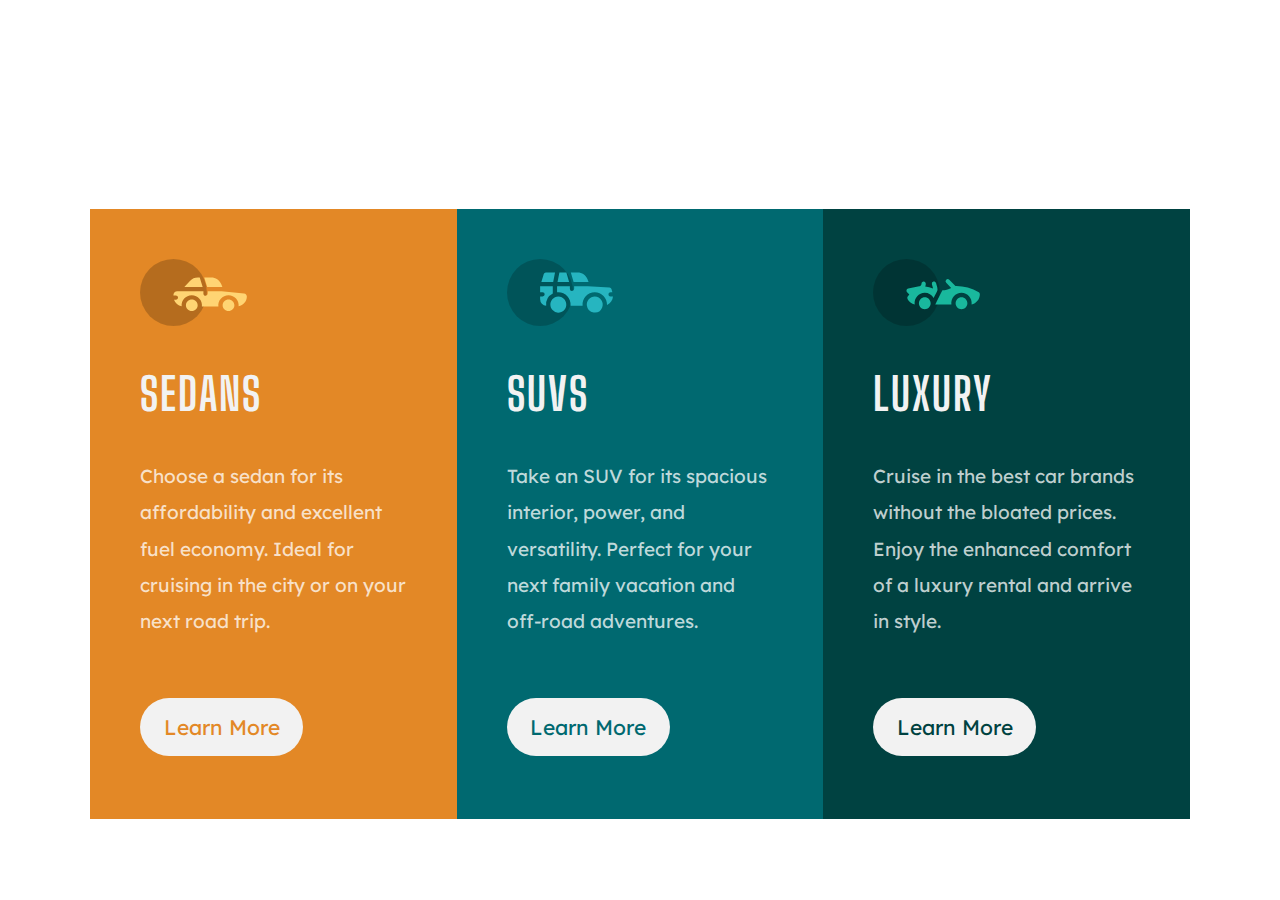
==== index.html @ 97b09762 "Deploying to gh-pages from @ karbowskam/3-column-preview-card-component@e5ccdb686ee6008ff0ee10d73d01" ====
<!doctype html><html lang="en"><head><meta charset="UTF-8"/><meta name="viewport" content="width=device-width,initial-scale=1"/><title>Frontend Mentor | 3-column preview card component</title><link href="index.b189054b.css" rel="stylesheet"></head><body class="body"><div class="grid"><div class="grid__box grid__box--sedan"><div class="content"><img class="content__image" src="img/icon-sedans.e7945028.svg" alt="mini image of Sedan"/><h2 class="content__header">Sedans</h2><p class="content__paragraph">Choose a sedan for its affordability and excellent fuel economy. Ideal for cruising in the city or on your next road trip.</p><button class="content__button content__button--orange">Learn More</button></div></div><div class="grid__box grid__box--suv"><div class="content"><img class="content__image" src="img/icon-suvs.058b664c.svg" alt="mini image of SUV"/><h2 class="content__header">SUVs</h2><p class="content__paragraph">Take an SUV for its spacious interior, power, and versatility. Perfect for your next family vacation and off-road adventures.</p><button class="content__button content__button--cyan">Learn More</button></div></div><div class="grid__box grid__box--luxury"><div class="content"><img class="content__image" src="img/icon-luxury.7d6e1aef.svg" alt="mini image of Luxury"/><h2 class="content__header">Luxury</h2><p class="content__paragraph">Cruise in the best car brands without the bloated prices. Enjoy the enhanced comfort of a luxury rental and arrive in style.</p><button class="content__button content__button--dark-cyan">Learn More</button></div></div></div><script src="index.b189054b.js"></script></body></html>
---- index.b189054b.css ----
*,:after,:before{box-sizing:border-box}body,html{margin:0}@font-face{font-family:header-font;src:url(font/BigShouldersDisplay-Bold.8489d3c9.ttf) format("truetype")}@font-face{font-family:paragraph-font;src:url(font/LexendDeca-Regular.a466ffa3.ttf) format("truetype")}@font-face{font-family:button-font;src:url(font/LexendDeca-Regular.a466ffa3.ttf) format("truetype")}.body{min-width:375px}.grid{width:325px;margin:15% auto;background:#f2f2f2;display:grid;grid-template-columns:1fr;grid-template-rows:repeat(3,450px)}.grid__box--sedan{background:#e38826}.grid__box--suv{background:#006970}.grid__box--luxury{background:#004241}.content{padding:50px}.content__image{width:30%;height:30%}.content__header{font-family:header-font,Arial,Helvetica,sans-serif;color:#f2f2f2;text-transform:uppercase;font-size:40px;letter-spacing:1px}.content__paragraph{font-family:paragraph-font,Arial,Helvetica,sans-serif;color:hsla(0,0%,100%,.75);font-size:15px;line-height:1.7}.content__button{background:#f2f2f2;padding:10px;border-radius:35px;width:145px;height:47px;margin-top:10px;border:none;font-family:button-font,Arial,Helvetica,sans-serif;font-size:15px}.content__button--orange{color:#e38826}.content__button--cyan{color:#006970}.content__button--dark-cyan{color:#004241}@media screen and (min-width:600px){.grid{width:500px;grid-template-rows:repeat(3,625px);margin:20% auto}.content{padding:65px}.content__image{width:37%;height:37%}.content__header{font-size:50px;letter-spacing:2px}.content__paragraph{font-size:19px;line-height:1.9}.content__button{padding:10px;border-radius:45px;width:182px;height:58px;margin-top:18px;font-size:20px}}@media screen and (min-width:800px){.grid{width:700px;grid-template-columns:repeat(3,1fr);grid-template-rows:repeat(1,425px);margin:5% auto;position:absolute;top:50%;left:50%;transform:translate(-50%,-50%)}.content{padding:45px}.content__image{width:40%;height:40%}.content__header{font-size:30px}.content__paragraph{font-size:12px}.content__button{border-radius:35px;width:130px;height:40px;margin-top:20px;font-size:15px}}@media screen and (min-width:1000px){.grid{width:900px;grid-template-columns:repeat(3,1fr);grid-template-rows:repeat(1,490px)}.content__image{width:45%;height:45%}.content__header{font-size:39px}.content__paragraph{font-size:14px}.content__button{border-radius:40px;width:150px;height:50px;margin-top:30px;font-size:18px}}@media screen and (min-width:1200px){.grid{width:1100px;grid-template-columns:repeat(3,1fr);grid-template-rows:repeat(1,610px)}.content{padding:50px}.content__image{width:40%;height:40%}.content__header{font-size:45px}.content__paragraph{font-size:19px}.content__button{border-radius:48px;width:163px;height:58px;margin-top:40px;font-size:21px}}
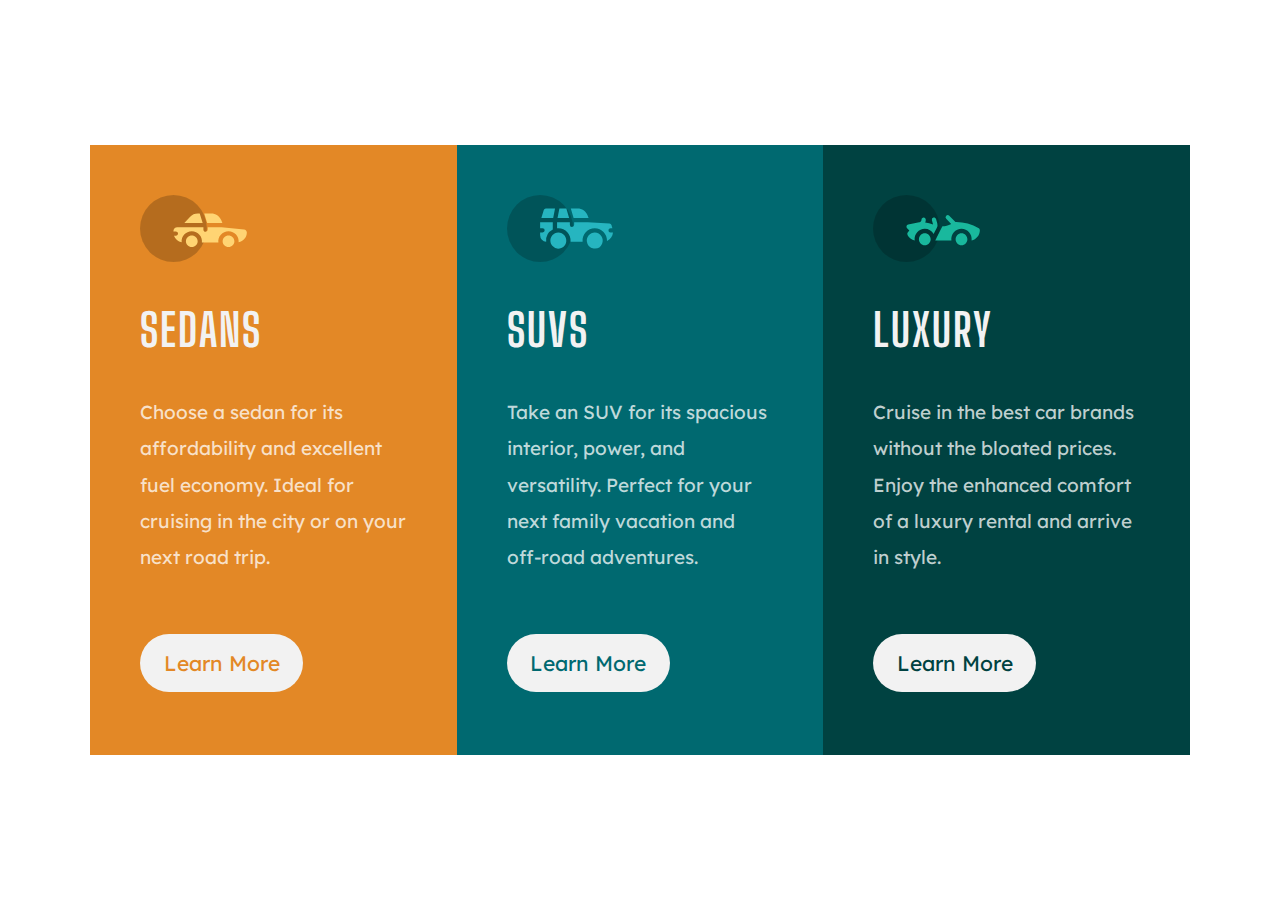
==== commit 49c9dc69: "Deploying to gh-pages from @ karbowskam/3-column-preview-card-component@27fd944970f3f0c36a8dbb67b2d6" ====
--- a/index.html
+++ b/index.html
@@ -1 +1 @@
-<!doctype html><html lang="en"><head><meta charset="UTF-8"/><meta name="viewport" content="width=device-width,initial-scale=1"/><title>Frontend Mentor | 3-column preview card component</title><link href="index.b189054b.css" rel="stylesheet"></head><body class="body"><div class="grid"><div class="grid__box grid__box--sedan"><div class="content"><img class="content__image" src="img/icon-sedans.e7945028.svg" alt="mini image of Sedan"/><h2 class="content__header">Sedans</h2><p class="content__paragraph">Choose a sedan for its affordability and excellent fuel economy. Ideal for cruising in the city or on your next road trip.</p><button class="content__button content__button--orange">Learn More</button></div></div><div class="grid__box grid__box--suv"><div class="content"><img class="content__image" src="img/icon-suvs.058b664c.svg" alt="mini image of SUV"/><h2 class="content__header">SUVs</h2><p class="content__paragraph">Take an SUV for its spacious interior, power, and versatility. Perfect for your next family vacation and off-road adventures.</p><button class="content__button content__button--cyan">Learn More</button></div></div><div class="grid__box grid__box--luxury"><div class="content"><img class="content__image" src="img/icon-luxury.7d6e1aef.svg" alt="mini image of Luxury"/><h2 class="content__header">Luxury</h2><p class="content__paragraph">Cruise in the best car brands without the bloated prices. Enjoy the enhanced comfort of a luxury rental and arrive in style.</p><button class="content__button content__button--dark-cyan">Learn More</button></div></div></div><script src="index.b189054b.js"></script></body></html>+<!doctype html><html lang="en"><head><meta charset="UTF-8"/><meta name="viewport" content="width=device-width,initial-scale=1"/><title>Frontend Mentor | 3-column preview card component</title><link href="index.242411af.css" rel="stylesheet"></head><body class="body"><div class="grid"><div class="grid__box grid__box--sedan"><div class="content"><img class="content__image" src="img/icon-sedans.e7945028.svg" alt="mini image of Sedan"/><h2 class="content__header">Sedans</h2><p class="content__paragraph">Choose a sedan for its affordability and excellent fuel economy. Ideal for cruising in the city or on your next road trip.</p><button class="content__button content__button--orange">Learn More</button></div></div><div class="grid__box grid__box--suv"><div class="content"><img class="content__image" src="img/icon-suvs.058b664c.svg" alt="mini image of SUV"/><h2 class="content__header">SUVs</h2><p class="content__paragraph">Take an SUV for its spacious interior, power, and versatility. Perfect for your next family vacation and off-road adventures.</p><button class="content__button content__button--cyan">Learn More</button></div></div><div class="grid__box grid__box--luxury"><div class="content"><img class="content__image" src="img/icon-luxury.7d6e1aef.svg" alt="mini image of Luxury"/><h2 class="content__header">Luxury</h2><p class="content__paragraph">Cruise in the best car brands without the bloated prices. Enjoy the enhanced comfort of a luxury rental and arrive in style.</p><button class="content__button content__button--dark-cyan">Learn More</button></div></div></div><script src="index.242411af.js"></script></body></html>--- a/index.242411af.css
+++ b/index.242411af.css
@@ -0,0 +1 @@
+*,:after,:before{box-sizing:border-box}body,html{margin:0}@font-face{font-family:header-font;src:url(font/BigShouldersDisplay-Bold.8489d3c9.ttf) format("truetype")}@font-face{font-family:paragraph-font;src:url(font/LexendDeca-Regular.a466ffa3.ttf) format("truetype")}@font-face{font-family:button-font;src:url(font/LexendDeca-Regular.a466ffa3.ttf) format("truetype")}.body{min-width:375px}.grid{width:325px;margin:15% auto;background:#f2f2f2;display:grid;grid-template-columns:1fr;grid-template-rows:repeat(3,450px)}.grid__box--sedan{background:#e38826}.grid__box--suv{background:#006970}.grid__box--luxury{background:#004241}.content{padding:50px}.content__image{width:30%;height:30%}.content__header{font-family:header-font,Arial,Helvetica,sans-serif;color:#f2f2f2;text-transform:uppercase;font-size:40px;letter-spacing:1px}.content__paragraph{font-family:paragraph-font,Arial,Helvetica,sans-serif;color:hsla(0,0%,100%,.75);font-size:15px;line-height:1.7}.content__button{background:#f2f2f2;padding:10px;border-radius:35px;width:145px;height:47px;margin-top:10px;border:none;font-family:button-font,Arial,Helvetica,sans-serif;font-size:15px}.content__button--orange{color:#e38826}.content__button--cyan{color:#006970}.content__button--dark-cyan{color:#004241}@media screen and (min-width:600px){.grid{width:500px;grid-template-rows:repeat(3,625px);margin:20% auto}.content{padding:65px}.content__image{width:37%;height:37%}.content__header{font-size:50px;letter-spacing:2px}.content__paragraph{font-size:19px;line-height:1.9}.content__button{padding:10px;border-radius:45px;width:182px;height:58px;margin-top:18px;font-size:20px}}@media screen and (min-width:800px){.grid{width:700px;grid-template-columns:repeat(3,1fr);grid-template-rows:repeat(1,425px);margin:0 auto;position:absolute;top:50%;left:50%;transform:translate(-50%,-50%)}.content{padding:45px}.content__image{width:40%;height:40%}.content__header{font-size:30px}.content__paragraph{font-size:12px}.content__button{border-radius:35px;width:130px;height:40px;margin-top:20px;font-size:15px}}@media screen and (min-width:1000px){.grid{width:900px;grid-template-columns:repeat(3,1fr);grid-template-rows:repeat(1,490px)}.content__image{width:45%;height:45%}.content__header{font-size:39px}.content__paragraph{font-size:14px}.content__button{border-radius:40px;width:150px;height:50px;margin-top:30px;font-size:18px}}@media screen and (min-width:1200px){.grid{width:1100px;grid-template-columns:repeat(3,1fr);grid-template-rows:repeat(1,610px)}.content{padding:50px}.content__image{width:40%;height:40%}.content__header{font-size:45px}.content__paragraph{font-size:19px}.content__button{border-radius:48px;width:163px;height:58px;margin-top:40px;font-size:21px}}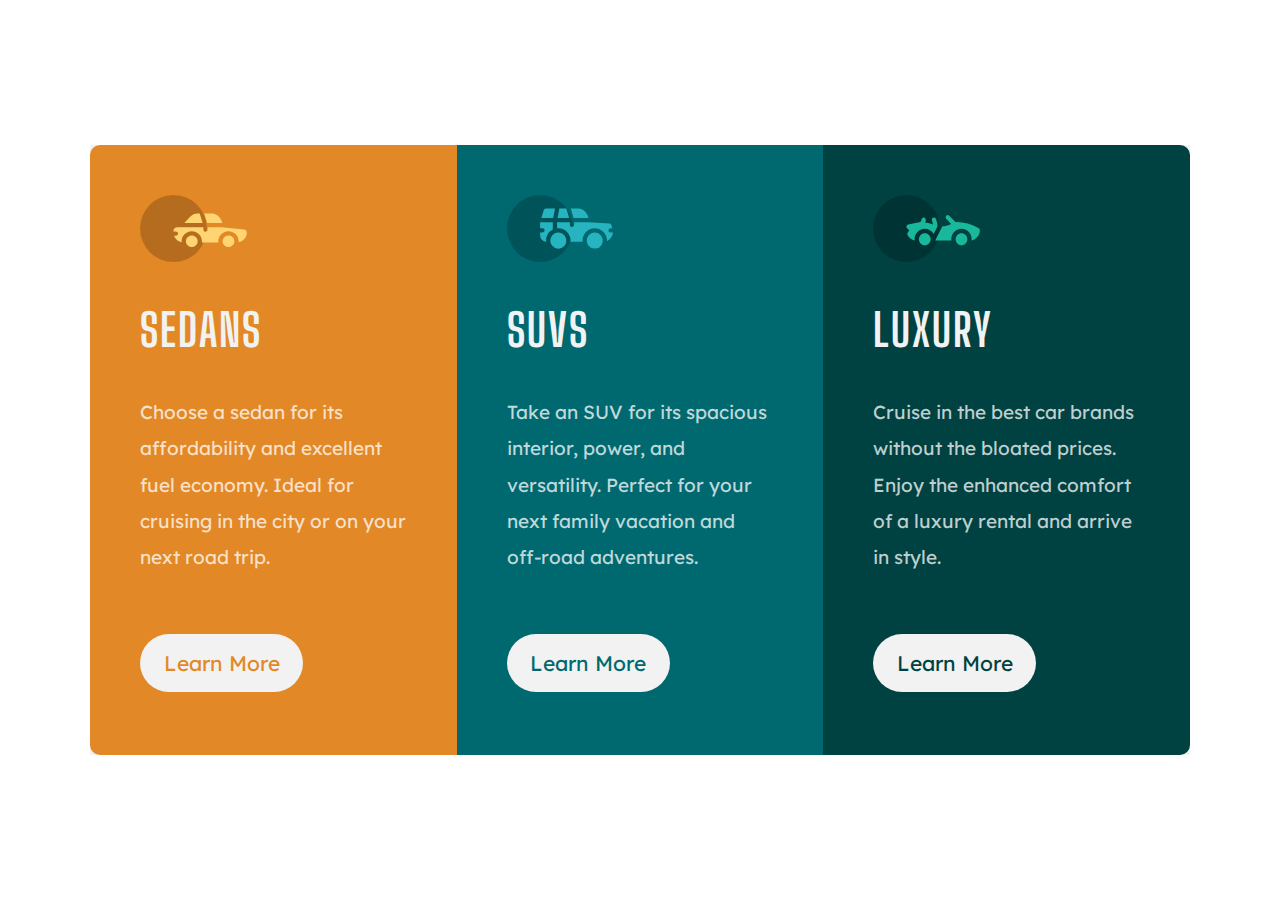
==== commit f53944be: "Deploying to gh-pages from @ karbowskam/3-column-preview-card-component@007acca7d43aa947c04e56419094" ====
--- a/index.html
+++ b/index.html
@@ -1 +1 @@
-<!doctype html><html lang="en"><head><meta charset="UTF-8"/><meta name="viewport" content="width=device-width,initial-scale=1"/><title>Frontend Mentor | 3-column preview card component</title><link href="index.242411af.css" rel="stylesheet"></head><body class="body"><div class="grid"><div class="grid__box grid__box--sedan"><div class="content"><img class="content__image" src="img/icon-sedans.e7945028.svg" alt="mini image of Sedan"/><h2 class="content__header">Sedans</h2><p class="content__paragraph">Choose a sedan for its affordability and excellent fuel economy. Ideal for cruising in the city or on your next road trip.</p><button class="content__button content__button--orange">Learn More</button></div></div><div class="grid__box grid__box--suv"><div class="content"><img class="content__image" src="img/icon-suvs.058b664c.svg" alt="mini image of SUV"/><h2 class="content__header">SUVs</h2><p class="content__paragraph">Take an SUV for its spacious interior, power, and versatility. Perfect for your next family vacation and off-road adventures.</p><button class="content__button content__button--cyan">Learn More</button></div></div><div class="grid__box grid__box--luxury"><div class="content"><img class="content__image" src="img/icon-luxury.7d6e1aef.svg" alt="mini image of Luxury"/><h2 class="content__header">Luxury</h2><p class="content__paragraph">Cruise in the best car brands without the bloated prices. Enjoy the enhanced comfort of a luxury rental and arrive in style.</p><button class="content__button content__button--dark-cyan">Learn More</button></div></div></div><script src="index.242411af.js"></script></body></html>+<!doctype html><html lang="en"><head><meta charset="UTF-8"/><meta name="viewport" content="width=device-width,initial-scale=1"/><title>Frontend Mentor | 3-column preview card component</title><link href="index.01362c4c.css" rel="stylesheet"></head><body class="body"><div class="grid"><div class="grid__box grid__box--sedan"><div class="content"><img class="content__image" src="img/icon-sedans.e7945028.svg" alt="mini image of Sedan"/><h2 class="content__header">Sedans</h2><p class="content__paragraph">Choose a sedan for its affordability and excellent fuel economy. Ideal for cruising in the city or on your next road trip.</p><button class="content__button content__button--orange">Learn More</button></div></div><div class="grid__box grid__box--suv"><div class="content"><img class="content__image" src="img/icon-suvs.058b664c.svg" alt="mini image of SUV"/><h2 class="content__header">SUVs</h2><p class="content__paragraph">Take an SUV for its spacious interior, power, and versatility. Perfect for your next family vacation and off-road adventures.</p><button class="content__button content__button--cyan">Learn More</button></div></div><div class="grid__box grid__box--luxury"><div class="content"><img class="content__image" src="img/icon-luxury.7d6e1aef.svg" alt="mini image of Luxury"/><h2 class="content__header">Luxury</h2><p class="content__paragraph">Cruise in the best car brands without the bloated prices. Enjoy the enhanced comfort of a luxury rental and arrive in style.</p><button class="content__button content__button--dark-cyan">Learn More</button></div></div></div><script src="index.01362c4c.js"></script></body></html>--- a/index.01362c4c.css
+++ b/index.01362c4c.css
@@ -0,0 +1 @@
+*,:after,:before{box-sizing:border-box}body,html{margin:0}@font-face{font-family:header-font;src:url(font/BigShouldersDisplay-Bold.8489d3c9.ttf) format("truetype")}@font-face{font-family:paragraph-font;src:url(font/LexendDeca-Regular.a466ffa3.ttf) format("truetype")}@font-face{font-family:button-font;src:url(font/LexendDeca-Regular.a466ffa3.ttf) format("truetype")}.body{min-width:375px}.grid{width:325px;margin:15% auto;background:#f2f2f2;display:grid;grid-template-columns:1fr;grid-template-rows:repeat(3,450px)}.grid__box--sedan{background:#e38826;border-top-left-radius:10px;border-top-right-radius:10px}.grid__box--suv{background:#006970}.grid__box--luxury{background:#004241;border-bottom-left-radius:10px;border-bottom-right-radius:10px}.content{padding:50px}.content__image{width:30%;height:30%}.content__header{font-family:header-font,Arial,Helvetica,sans-serif;color:#f2f2f2;text-transform:uppercase;font-size:40px;letter-spacing:1px}.content__paragraph{font-family:paragraph-font,Arial,Helvetica,sans-serif;color:hsla(0,0%,100%,.75);font-size:15px;line-height:1.7}.content__button{background:#f2f2f2;padding:10px;border-radius:35px;width:145px;height:47px;margin-top:10px;border:none;font-family:button-font,Arial,Helvetica,sans-serif;font-size:15px}.content__button:hover{background:none;color:hsla(0,0%,100%,.75);cursor:pointer;border:2px solid hsla(0,0%,100%,.75)}.content__button--orange{color:#e38826}.content__button--cyan{color:#006970}.content__button--dark-cyan{color:#004241}@media screen and (min-width:600px){.grid{width:500px;grid-template-rows:repeat(3,625px);margin:20% auto}.content{padding:65px}.content__image{width:37%;height:37%}.content__header{font-size:50px;letter-spacing:2px}.content__paragraph{font-size:19px;line-height:1.9}.content__button{padding:10px;border-radius:45px;width:182px;height:58px;margin-top:18px;font-size:20px}}@media screen and (min-width:800px){.grid{width:700px;grid-template-columns:repeat(3,1fr);grid-template-rows:repeat(1,425px);margin:0 auto;position:absolute;top:50%;left:50%;transform:translate(-50%,-50%)}.grid__box--sedan{background:#e38826;border-top-left-radius:10px;border-top-right-radius:0;border-bottom-left-radius:10px}.grid__box--suv{background:#006970}.grid__box--luxury{background:#004241;border-bottom-left-radius:0;border-bottom-right-radius:10px;border-top-right-radius:10px}.content{padding:45px}.content__image{width:40%;height:40%}.content__header{font-size:30px}.content__paragraph{font-size:12px}.content__button{border-radius:35px;width:130px;height:40px;margin-top:20px;font-size:15px}}@media screen and (min-width:1000px){.grid{width:900px;grid-template-columns:repeat(3,1fr);grid-template-rows:repeat(1,490px)}.content__image{width:45%;height:45%}.content__header{font-size:39px}.content__paragraph{font-size:14px}.content__button{border-radius:40px;width:150px;height:50px;margin-top:30px;font-size:18px}}@media screen and (min-width:1200px){.grid{width:1100px;grid-template-columns:repeat(3,1fr);grid-template-rows:repeat(1,610px)}.content{padding:50px}.content__image{width:40%;height:40%}.content__header{font-size:45px}.content__paragraph{font-size:19px}.content__button{border-radius:48px;width:163px;height:58px;margin-top:40px;font-size:21px}}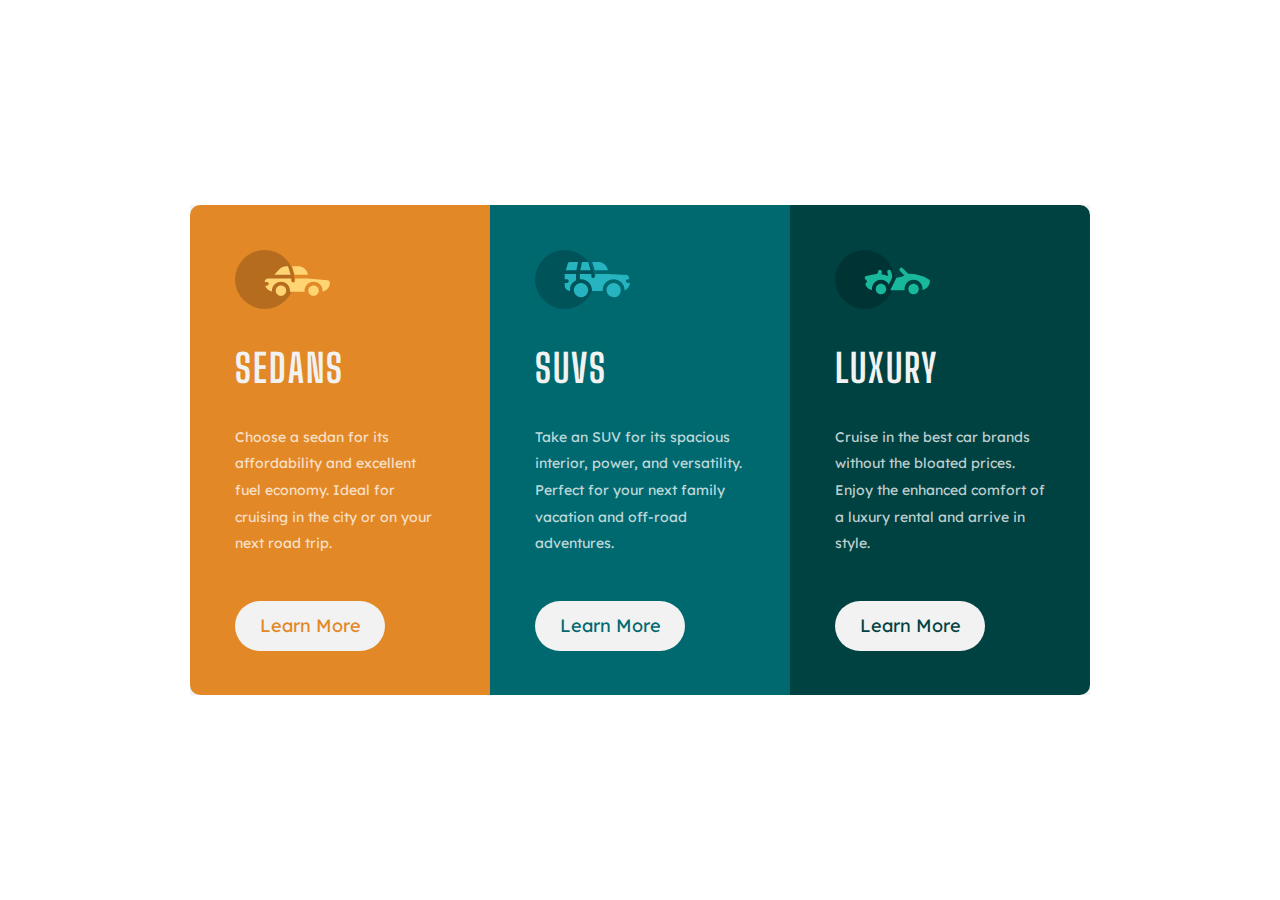
==== commit 39ffa2fa: "Deploying to gh-pages from @ karbowskam/3-column-preview-card-component@2882ff291403d778476e613f503d" ====
--- a/index.html
+++ b/index.html
@@ -1 +1 @@
-<!doctype html><html lang="en"><head><meta charset="UTF-8"/><meta name="viewport" content="width=device-width,initial-scale=1"/><title>Frontend Mentor | 3-column preview card component</title><link href="index.01362c4c.css" rel="stylesheet"></head><body class="body"><div class="grid"><div class="grid__box grid__box--sedan"><div class="content"><img class="content__image" src="img/icon-sedans.e7945028.svg" alt="mini image of Sedan"/><h2 class="content__header">Sedans</h2><p class="content__paragraph">Choose a sedan for its affordability and excellent fuel economy. Ideal for cruising in the city or on your next road trip.</p><button class="content__button content__button--orange">Learn More</button></div></div><div class="grid__box grid__box--suv"><div class="content"><img class="content__image" src="img/icon-suvs.058b664c.svg" alt="mini image of SUV"/><h2 class="content__header">SUVs</h2><p class="content__paragraph">Take an SUV for its spacious interior, power, and versatility. Perfect for your next family vacation and off-road adventures.</p><button class="content__button content__button--cyan">Learn More</button></div></div><div class="grid__box grid__box--luxury"><div class="content"><img class="content__image" src="img/icon-luxury.7d6e1aef.svg" alt="mini image of Luxury"/><h2 class="content__header">Luxury</h2><p class="content__paragraph">Cruise in the best car brands without the bloated prices. Enjoy the enhanced comfort of a luxury rental and arrive in style.</p><button class="content__button content__button--dark-cyan">Learn More</button></div></div></div><script src="index.01362c4c.js"></script></body></html>+<!doctype html><html lang="en"><head><meta charset="UTF-8"/><meta name="viewport" content="width=device-width,initial-scale=1"/><title>Frontend Mentor | 3-column preview card component</title><link href="index.9d208948.css" rel="stylesheet"></head><body class="body"><div class="grid"><div class="grid__box grid__box--sedan"><div class="content"><img class="content__image" src="img/icon-sedans.e7945028.svg" alt="mini image of Sedan"/><h2 class="content__header">Sedans</h2><p class="content__paragraph">Choose a sedan for its affordability and excellent fuel economy. Ideal for cruising in the city or on your next road trip.</p><button class="content__button content__button--orange">Learn More</button></div></div><div class="grid__box grid__box--suv"><div class="content"><img class="content__image" src="img/icon-suvs.058b664c.svg" alt="mini image of SUV"/><h2 class="content__header">SUVs</h2><p class="content__paragraph">Take an SUV for its spacious interior, power, and versatility. Perfect for your next family vacation and off-road adventures.</p><button class="content__button content__button--cyan">Learn More</button></div></div><div class="grid__box grid__box--luxury"><div class="content"><img class="content__image" src="img/icon-luxury.7d6e1aef.svg" alt="mini image of Luxury"/><h2 class="content__header">Luxury</h2><p class="content__paragraph">Cruise in the best car brands without the bloated prices. Enjoy the enhanced comfort of a luxury rental and arrive in style.</p><button class="content__button content__button--dark-cyan">Learn More</button></div></div></div><script src="index.9d208948.js"></script></body></html>--- a/index.9d208948.css
+++ b/index.9d208948.css
@@ -0,0 +1 @@
+*,:after,:before{box-sizing:border-box}body,html{margin:0}@font-face{font-family:header-font;src:url(font/BigShouldersDisplay-Bold.8489d3c9.ttf) format("truetype")}@font-face{font-family:paragraph-font;src:url(font/LexendDeca-Regular.a466ffa3.ttf) format("truetype")}@font-face{font-family:button-font;src:url(font/LexendDeca-Regular.a466ffa3.ttf) format("truetype")}.body{min-width:375px}.grid{width:325px;margin:15% auto;background:#f2f2f2;display:grid;grid-template-columns:1fr;grid-template-rows:repeat(3,450px)}.grid__box--sedan{background:#e38826;border-top-left-radius:10px;border-top-right-radius:10px}.grid__box--suv{background:#006970}.grid__box--luxury{background:#004241;border-bottom-left-radius:10px;border-bottom-right-radius:10px}.content{padding:50px}.content__image{width:30%;height:30%}.content__header{font-family:header-font,Arial,Helvetica,sans-serif;color:#f2f2f2;text-transform:uppercase;font-size:40px;letter-spacing:1px}.content__paragraph{font-family:paragraph-font,Arial,Helvetica,sans-serif;color:hsla(0,0%,100%,.75);font-size:15px;line-height:1.7}.content__button{background:#f2f2f2;padding:10px;border-radius:35px;width:145px;height:47px;margin-top:10px;border:none;font-family:button-font,Arial,Helvetica,sans-serif;font-size:15px}.content__button:hover{background:none;color:hsla(0,0%,100%,.75);cursor:pointer;border:2px solid hsla(0,0%,100%,.75)}.content__button--orange{color:#e38826}.content__button--cyan{color:#006970}.content__button--dark-cyan{color:#004241}@media screen and (min-width:600px){.grid{width:500px;grid-template-rows:repeat(3,625px);margin:20% auto}.content{padding:65px}.content__image{width:37%;height:37%}.content__header{font-size:50px;letter-spacing:2px}.content__paragraph{font-size:19px;line-height:1.9}.content__button{padding:10px;border-radius:45px;width:182px;height:58px;margin-top:18px;font-size:20px}}@media screen and (min-width:800px){.grid{width:700px;grid-template-columns:repeat(3,1fr);grid-template-rows:repeat(1,425px);margin:0 auto;position:absolute;top:50%;left:50%;transform:translate(-50%,-50%)}.grid__box--sedan{background:#e38826;border-top-left-radius:10px;border-top-right-radius:0;border-bottom-left-radius:10px}.grid__box--suv{background:#006970}.grid__box--luxury{background:#004241;border-bottom-left-radius:0;border-bottom-right-radius:10px;border-top-right-radius:10px}.content{padding:45px}.content__image{width:40%;height:40%}.content__header{font-size:30px}.content__paragraph{font-size:12px}.content__button{border-radius:35px;width:130px;height:40px;margin-top:20px;font-size:15px}}@media screen and (min-width:1000px){.grid{width:900px;grid-template-columns:repeat(3,1fr);grid-template-rows:repeat(1,490px)}.content__image{width:45%;height:45%}.content__header{font-size:39px}.content__paragraph{font-size:14px}.content__button{border-radius:40px;width:150px;height:50px;margin-top:30px;font-size:18px}}@media screen and (min-width:1400px){.grid{width:1100px;grid-template-columns:repeat(3,1fr);grid-template-rows:repeat(1,610px)}.content{padding:50px}.content__image{width:40%;height:40%}.content__header{font-size:45px}.content__paragraph{font-size:19px}.content__button{border-radius:48px;width:163px;height:58px;margin-top:40px;font-size:21px}}